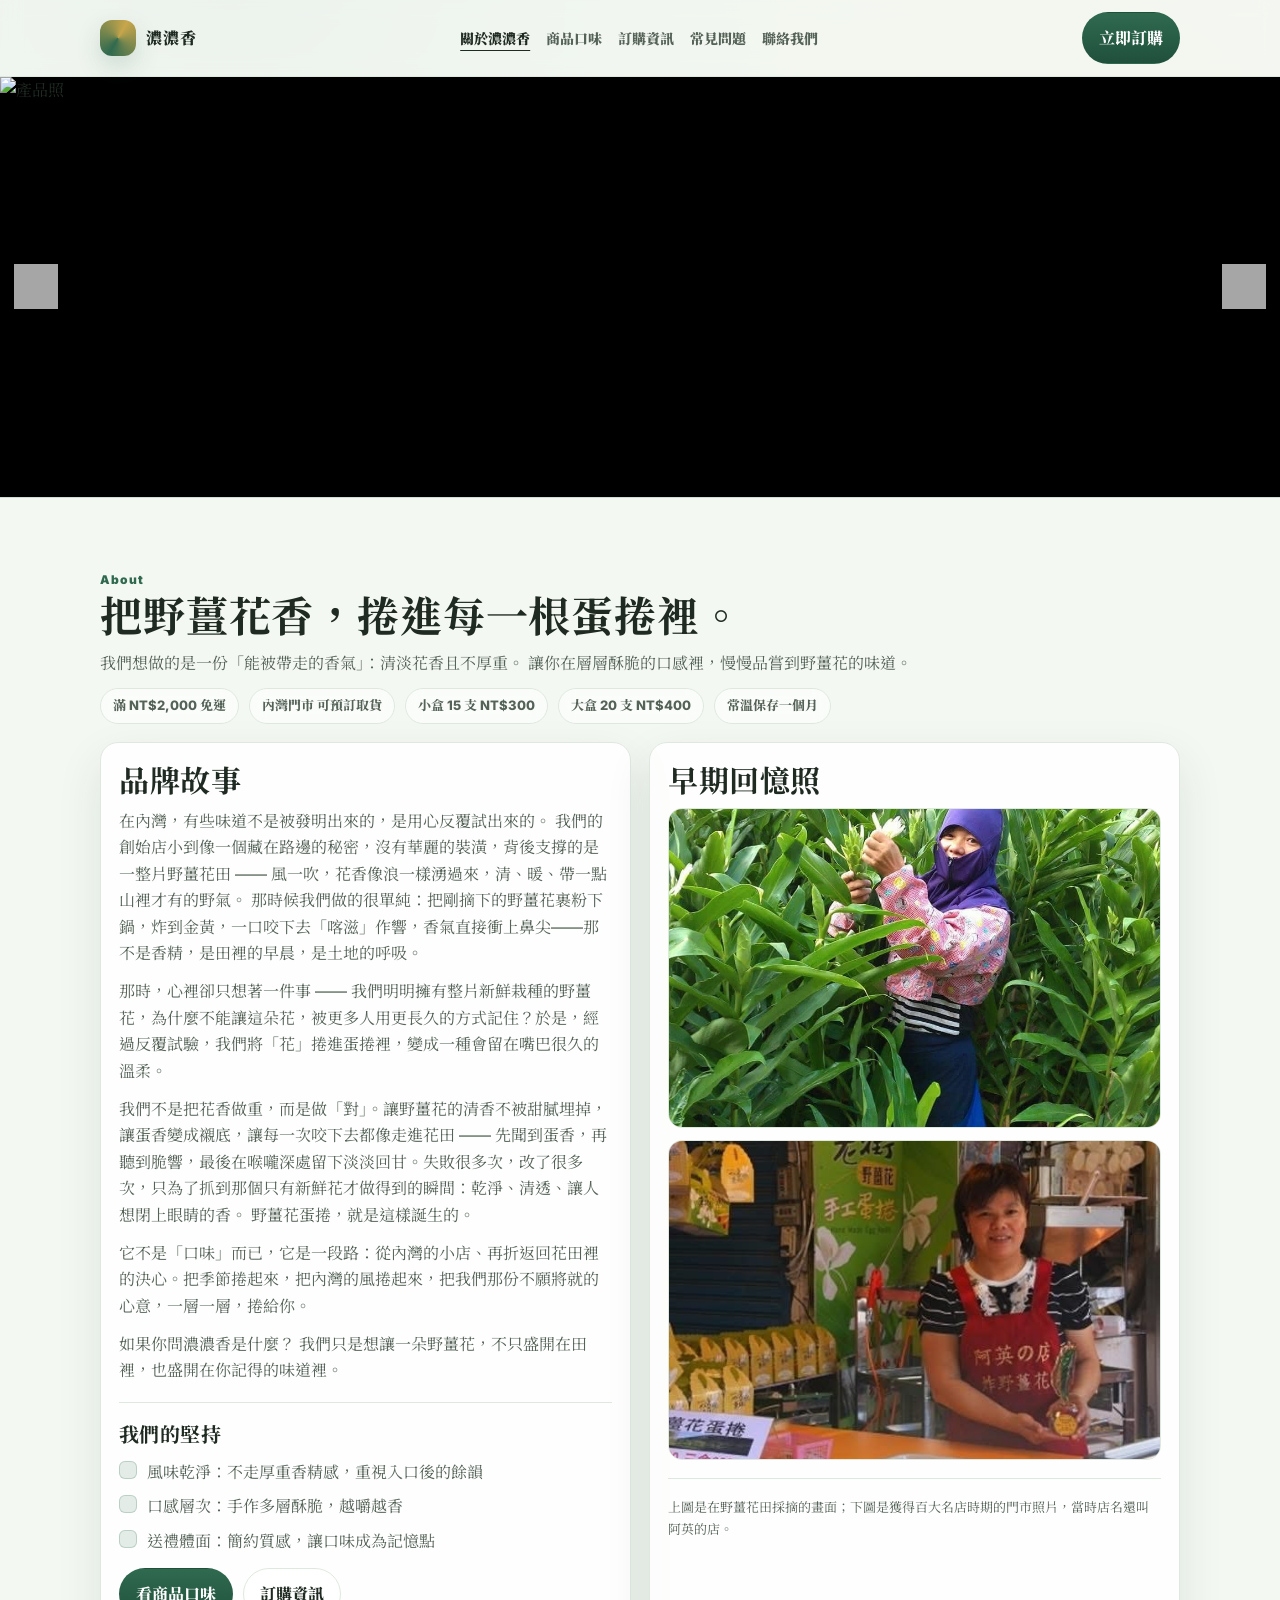
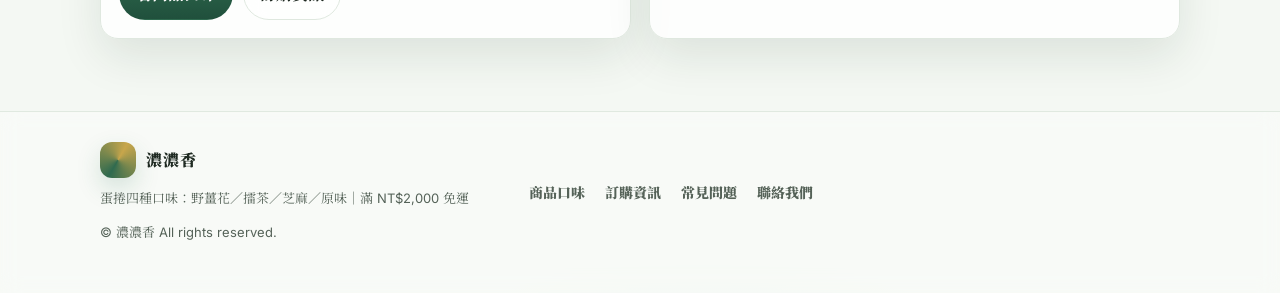
==== index.html @ 22e0aa29 "Update website content and product images" ====
<!doctype html>
<html lang="zh-Hant">
<head>
  <meta charset="utf-8" />
  <meta name="viewport" content="width=device-width, initial-scale=1" />
  <title>濃濃香｜關於濃濃香</title>
  <meta name="description" content="濃濃香品牌故事：從內灣野薑花出發，把山林香氣捲進每一根蛋捲裡。" />
  <link rel="preconnect" href="https://fonts.googleapis.com">
  <link rel="preconnect" href="https://fonts.gstatic.com" crossorigin>
  <link href="https://fonts.googleapis.com/css2?family=Noto+Serif+TC:wght@400;600;700&family=Inter:wght@400;500;600&display=swap" rel="stylesheet">
  <link rel="stylesheet" href="styles.css">
</head>
<body>

<header>
  <div class="container">
    <div class="nav">
      <a class="brand" href="index.html" aria-label="回到首頁">
        <span class="logo" aria-hidden="true"></span><span>濃濃香</span>
      </a>

      <nav aria-label="主選單">
        <ul>
          <li><a href="index.html" aria-current="page">關於濃濃香</a></li>
          <li><a href="products.html">商品口味</a></li>
          <li><a href="order.html">訂購資訊</a></li>
          <li><a href="faq.html">常見問題</a></li>
          <li><a href="contact.html">聯絡我們</a></li>
        </ul>
      </nav>

      <div class="nav-actions">
        <a class="btn mobile-only" href="order.html">訂購</a>
        <a class="btn primary" href="order.html">立即訂購</a>
      </div>
    </div>
  </div>
</header>

<main>
  <!-- 滿版跑馬燈 -->
  <section class="top-banner" aria-label="品牌滿版跑馬燈" data-carousel="banner">
    <div class="carousel-track">
      <figure class="carousel-slide"><img src="assets/slider/product-1.JPG" alt="產品照"></figure>
      <figure class="carousel-slide"><img src="assets/slider/genger-lily.JPG" alt="野薑花"></figure>
      <figure class="carousel-slide"><img src="assets/slider/store-neiwan.jpg" alt="內灣門市"></figure>
      <figure class="carousel-slide"><img class="slide-making-eggroll" src="assets/slider/making_eggroll.jpg" alt="製作蛋捲過程"></figure>
    </div>
    <button class="carousel-btn prev" type="button" aria-label="上一張">‹</button>
    <button class="carousel-btn next" type="button" aria-label="下一張">›</button>
    <div class="carousel-dots" aria-label="輪播頁碼"></div>
  </section>

  <section class="section">
    <div class="container">
      <div class="kicker">About</div>
      <h1>把野薑花香，捲進每一根蛋捲裡。</h1>
      <p class="muted">
        我們想做的是一份「能被帶走的香氣」：清淡花香且不厚重。
        讓你在層層酥脆的口感裡，慢慢品嘗到野薑花的味道。
      </p>

      <div class="row" style="margin-top:12px">
        <span class="pill">滿 NT$2,000 免運</span>
        <span class="pill">內灣門市 可預訂取貨</span>
        <span class="pill">小盒 15 支 NT$300</span>
        <span class="pill">大盒 20 支 NT$400</span>
        <span class="pill">常溫保存一個月</span>
      </div>

      <div class="grid two" style="margin-top:18px">
        <div class="card pad">
          <h2>品牌故事</h2>
          <p>
            在內灣，有些味道不是被發明出來的，是用心反覆試出來的。
            我們的創始店小到像一個藏在路邊的秘密，沒有華麗的裝潢，背後支撐的是一整片野薑花田 —— 風一吹，花香像浪一樣湧過來，清、暖、帶一點山裡才有的野氣。
            那時候我們做的很單純：把剛摘下的野薑花裹粉下鍋，炸到金黃，一口咬下去「喀滋」作響，香氣直接衝上鼻尖——那不是香精，是田裡的早晨，是土地的呼吸。
          </p>
          <p>
            那時，心裡卻只想著一件事 —— 我們明明擁有整片新鮮栽種的野薑花，為什麼不能讓這朵花，被更多人用更長久的方式記住？於是，經過反覆試驗，我們將「花」捲進蛋捲裡，變成一種會留在嘴巴很久的溫柔。
          </p>
          <p>
            我們不是把花香做重，而是做「對」。讓野薑花的清香不被甜膩埋掉，讓蛋香變成襯底，讓每一次咬下去都像走進花田 —— 先聞到蛋香，再聽到脆響，最後在喉嚨深處留下淡淡回甘。失敗很多次，改了很多次，只為了抓到那個只有新鮮花才做得到的瞬間：乾淨、清透、讓人想閉上眼睛的香。
            野薑花蛋捲，就是這樣誕生的。
          </p>
          <p>
            它不是「口味」而已，它是一段路：從內灣的小店、再折返回花田裡的決心。把季節捲起來，把內灣的風捲起來，把我們那份不願將就的心意，一層一層，捲給你。
          </p>
          <p>
            如果你問濃濃香是什麼？
            我們只是想讓一朵野薑花，不只盛開在田裡，也盛開在你記得的味道裡。
          </p>
          <div class="divider"></div>
          <h3>我們的堅持</h3>
          <ul class="list">
            <li><span class="check"></span>風味乾淨：不走厚重香精感，重視入口後的餘韻</li>
            <li><span class="check"></span>口感層次：手作多層酥脆，越嚼越香</li>
            <li><span class="check"></span>送禮體面：簡約質感，讓口味成為記憶點</li>
          </ul>
          <div class="row" style="margin-top:14px">
            <a class="btn primary" href="products.html">看商品口味</a>
            <a class="btn" href="order.html">訂購資訊</a>
          </div>
        </div>

        <div class="card pad">
          <h2>早期回憶照</h2>
          <div class="photo-grid" style="margin-top:10px">
            <img class="photo" src="assets/slider/pickupflower.JPG" alt="採摘野薑花">
            <img class="photo" src="assets/slider/longtimeagoower.JPG" alt="早期門市照片">
          </div>
          <div class="divider"></div>
          <div class="small">上圖是在野薑花田採摘的畫面；下圖是獲得百大名店時期的門市照片，當時店名還叫阿英的店。</div>
        </div>
      </div>
    </div>
  </section>
</main>

<footer>
  <div class="container">
    <div class="footer-grid">
      <div>
        <div class="brand" style="gap:10px"><span class="logo"></span><span>濃濃香</span></div>
        <p class="small" style="margin-top:10px">蛋捲四種口味：野薑花／擂茶／芝麻／原味｜滿 NT$2,000 免運 </p>
        <div class="small">© <span id="y"></span> 濃濃香 All rights reserved.</div>
      </div>
      <div class="links footer-links-horizontal">
        <a href="products.html">商品口味</a>
        <a href="order.html">訂購資訊</a>
        <a href="faq.html">常見問題</a>
        <a href="contact.html">聯絡我們</a>
      </div>
    </div>
  </div>
</footer>

<script src="app.js"></script>
</body>
</html>
---- styles.css ----
:root{
  /* 野薑花偏綠配色 */
  --bg:#f4f8f3;
  --card:#ffffff;
  --ink:#1f2a22;
  --muted:#556258;
  --line:#dfe8df;

  --accent:#2f6a4f;
  --accent2:#c8a64b;

  --shadow:0 18px 45px rgba(18, 45, 28, .10);
  --radius:18px;
  --radius2:28px;
  --max:1120px;
}

*{box-sizing:border-box}
html{scroll-behavior:smooth}
body{
  margin:0;
  background:
    radial-gradient(1100px 700px at 18% 0%, rgba(47,106,79,.14), transparent 58%),
    radial-gradient(900px 600px at 80% 8%, rgba(200,166,75,.10), transparent 55%),
    radial-gradient(900px 700px at 55% 120%, rgba(47,106,79,.10), transparent 60%),
    var(--bg);
  color:var(--ink);
  font-family:"Inter","Noto Serif TC", system-ui, -apple-system, "PingFang TC","Microsoft JhengHei", sans-serif;
  line-height:1.65;
}

a{color:inherit; text-decoration:none}
img{max-width:100%; display:block}

.container{max-width:var(--max); margin:0 auto; padding:0 20px}
.section{padding:72px 0}
.section.tight{padding:48px 0}
.grid{display:grid; gap:18px}
.row{display:flex; gap:10px; flex-wrap:wrap; margin-top:10px}

.kicker{color:var(--accent); font-weight:900; letter-spacing:.08em; font-size:12px}
h1,h2,h3{
  font-family:"Noto Serif TC","Inter", serif;
  margin:0 0 10px;
  letter-spacing:.02em;
}
h1{font-size:42px; line-height:1.18}
h2{font-size:30px; line-height:1.25}
h3{font-size:20px; line-height:1.3}

p{margin:0 0 12px; color:var(--muted)}
.muted{color:var(--muted)}
.small{font-size:13px; color:var(--muted)}

.pill{
  display:inline-flex; align-items:center; gap:8px;
  padding:6px 12px;
  border-radius:999px;
  border:1px solid var(--line);
  color:var(--muted);
  background:rgba(255,255,255,.58);
  backdrop-filter: blur(8px);
  font-size:13px;
  font-weight:800;
}

.btn{
  display:inline-flex; align-items:center; justify-content:center;
  gap:10px; padding:12px 16px; border-radius:999px;
  border:1px solid var(--line);
  background: rgba(255,255,255,.60);
  backdrop-filter: blur(10px);
  color:var(--ink);
  font-weight:800;
  transition:.2s ease;
  cursor:pointer;
  user-select:none;
}
.btn:hover{transform:translateY(-1px); box-shadow:0 12px 30px rgba(0,0,0,.06)}
.btn.primary{
  background: linear-gradient(180deg, rgba(47,106,79,1), rgba(32,80,60,1));
  border-color: transparent;
  color:#fff;
}

.card{
  background: rgba(255,255,255,.82);
  border:1px solid var(--line);
  border-radius: var(--radius);
  box-shadow: var(--shadow);
  overflow:hidden;
}
.pad{padding:18px}
.divider{height:1px; background:var(--line); margin:18px 0}

.note{
  padding:14px 16px;
  border-radius: 14px;
  background: rgba(200,166,75,.10);
  border: 1px solid rgba(200,166,75,.22);
  color: var(--muted);
  font-weight:700;
}

/* Header / Nav */
header{
  position:sticky; top:0; z-index:50;
  background: rgba(244,248,243,.72);
  backdrop-filter: blur(10px);
  border-bottom: 1px solid rgba(223,232,223,.95);
}
.nav{
  display:flex; align-items:center; justify-content:space-between;
  padding:12px 0;
  gap:12px;
}
.brand{display:flex; align-items:center; gap:10px; font-weight:1000; letter-spacing:.05em}
.logo{
  width:36px; height:36px; border-radius:12px;
  background: conic-gradient(from 210deg, rgba(47,106,79,1), rgba(200,166,75,1), rgba(47,106,79,1));
  box-shadow: 0 10px 25px rgba(47,106,79,.18);
}

nav ul{list-style:none; display:flex; gap:16px; padding:0; margin:0}
nav a{color:var(--muted); font-weight:900; font-size:14px}
nav a:hover{color:var(--ink)}
nav a[aria-current="page"]{color:var(--ink); text-decoration: underline; text-underline-offset: 6px}

.nav-actions{display:flex; gap:10px; align-items:center}
.mobile-only{display:none}

/* Top Banner (滿版跑馬燈) */
.top-banner{
  width: 100vw;
  margin-left: calc(50% - 50vw);
  position: relative;
  overflow: hidden;
  background:#000;
  border-bottom: 1px solid rgba(223,232,223,.95);
}
.top-banner .carousel-track{
  display:flex;
  width:100%;
  height: clamp(240px, 36vw, 420px);
  transition: transform .55s ease;
}
.top-banner .carousel-slide{min-width:100%; margin:0}
.top-banner .carousel-slide img{width:100%; height:100%; object-fit:cover; display:block}
.top-banner .carousel-slide img.slide-making-eggroll{object-position:center 62%}

.carousel-btn{
  position:absolute;
  top:50%;
  transform: translateY(-50%);
  width:44px; height:44px;
  border-radius:999px;
  border:1px solid rgba(255,255,255,.55);
  background: rgba(255,255,255,.65);
  backdrop-filter: blur(10px);
  font-size:28px;
  font-weight:1000;
  color: var(--ink);
  cursor:pointer;
  display:flex;
  align-items:center;
  justify-content:center;
  transition:.2s ease;
  user-select:none;
  z-index:3;
}
.carousel-btn.prev{left:14px}
.carousel-btn.next{right:14px}
.carousel-btn:hover{transform: translateY(-50%) scale(1.03)}

.carousel-dots{
  position:absolute;
  right:18px;
  bottom:18px;
  display:flex;
  gap:8px;
  z-index:3;
}
.carousel-dot{
  width:10px; height:10px;
  border-radius:999px;
  border:1px solid rgba(255,255,255,.65);
  background: rgba(0,0,0,.18);
  cursor:pointer;
}
.carousel-dot.active{
  background: rgba(47,106,79,.90);
  border-color: rgba(47,106,79,.55);
}

/* Image utilities */
.photo{
  width:100%;
  height: 320px;
  object-fit: cover;
  border-radius: 14px;
  border:1px solid var(--line);
}
.product-display{
  display:block;
  background: transparent;
  padding: 0;
  height: auto;
}
.photo-grid{display:grid; gap:12px}

/* Ginger lily facts */
.two{grid-template-columns: 1fr 1fr}
.facts{display:grid; gap:12px}
.fact{
  padding:14px 16px;
  border-radius: 14px;
  background: rgba(255,255,255,.65);
  border:1px solid var(--line);
}
.fact b{color:var(--ink)}
.fact p{margin:6px 0 0}

.placeholder{
  display:flex; align-items:center; justify-content:center;
  min-height: 220px;
  border: 1px dashed rgba(85,98,88,.35);
  border-radius: var(--radius);
  background: rgba(255,255,255,.45);
  color: rgba(85,98,88,.85);
  font-weight:900;
  text-align:center;
  padding:18px;
}

/* Products listing */
.products{grid-template-columns: 1fr}
.product-card{
  display:grid;
  grid-template-columns: 0.92fr 1.08fr;
  gap:18px;
  align-items:stretch;
}
.product-media{padding:18px}
.product-info{padding:18px}
.tag{
  display:inline-flex;
  font-size:12px; font-weight:1000;
  padding:6px 10px;
  border-radius:999px;
  border:1px solid var(--line);
  background:rgba(255,255,255,.68);
  color:var(--accent);
  margin-bottom:10px;
}
.empty{
  border:1px dashed rgba(85,98,88,.35);
  border-radius: 14px;
  padding:12px 12px;
  color: rgba(85,98,88,.78);
  background: rgba(255,255,255,.45);
  font-weight:800;
  font-size:13px;
}

/* Order */
.pricing{grid-template-columns: 1fr 1fr}
.price{
  font-size:34px;
  font-weight:1000;
  letter-spacing:.02em;
  margin:6px 0 0;
}
.price small{font-size:14px; color:var(--muted); font-weight:900}
.order-product{
  display:grid;
  grid-template-columns: minmax(0, 1.1fr) minmax(220px, .9fr);
  gap:18px;
  align-items:center;
}
.order-product-image{
  width:100%;
  height:220px;
  object-fit:contain;
  border-radius:14px;
  border:1px solid var(--line);
  background: rgba(255,255,255,.6);
}
.order-product-info{
  display:grid;
  gap:8px;
}
.order-product-info h3{
  margin:0;
}
.order-product-info .small{
  color: var(--muted);
  font-weight:900;
}
.list{margin:12px 0 0; padding:0; list-style:none}
.list li{display:flex; gap:10px; align-items:flex-start; margin:8px 0; color:var(--muted)}
.check{
  width:18px; height:18px; border-radius:6px;
  background: rgba(47,106,79,.12);
  border:1px solid rgba(47,106,79,.22);
  flex:0 0 auto;
  margin-top:2px;
}

/* FAQ */
details{
  background: rgba(255,255,255,.74);
  border:1px solid var(--line);
  border-radius: 14px;
  padding: 14px 16px;
}
summary{
  cursor:pointer;
  font-weight:1000;
  color:var(--ink);
  list-style:none;
}
summary::-webkit-details-marker{display:none}
details p{margin:10px 0 0}

/* Footer */
footer{
  padding:30px 0 50px;
  border-top:1px solid rgba(223,232,223,.95);
  background: rgba(255,255,255,.35);
  backdrop-filter: blur(10px);
}
.footer-grid{
  display:grid;
  grid-template-columns: 1.3fr 1fr 1fr;
  gap:18px;
}
.links{display:flex; flex-direction:column; gap:8px}
.links a{color:var(--muted); font-weight:900; font-size:14px}
.links a:hover{color:var(--ink)}
.footer-links-horizontal{
  flex-direction:row;
  flex-wrap:wrap;
  align-items:center;
  gap:10px 20px;
}

/* Responsive */
@media (max-width: 980px){
  .two{grid-template-columns:1fr}
  .product-card{grid-template-columns:1fr}
  .pricing{grid-template-columns:1fr}
  .order-product{grid-template-columns:1fr}
  .footer-grid{grid-template-columns:1fr}
  .footer-links-horizontal{gap:10px 16px}
  h1{font-size:36px}
}
@media (max-width: 560px){
  nav ul{display:none}
  .mobile-only{display:inline-flex}
  h1{font-size:32px}
}
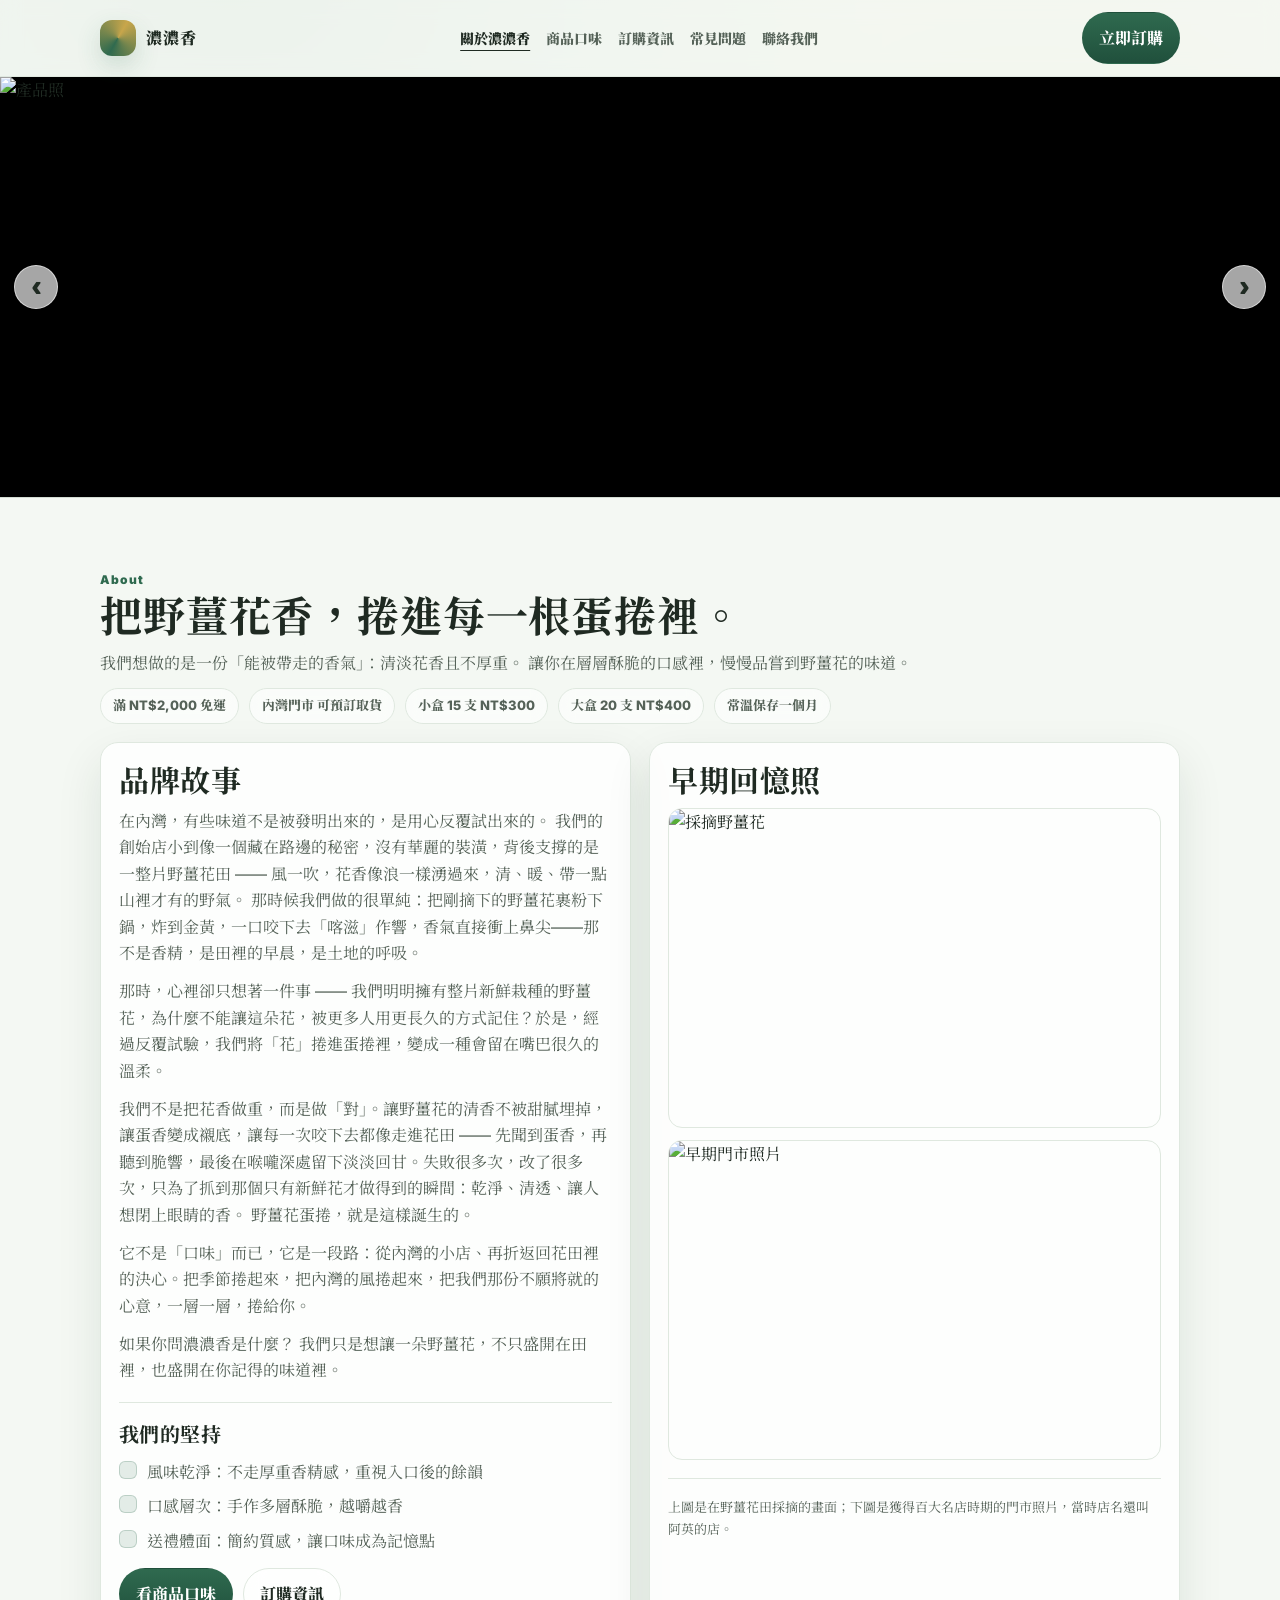
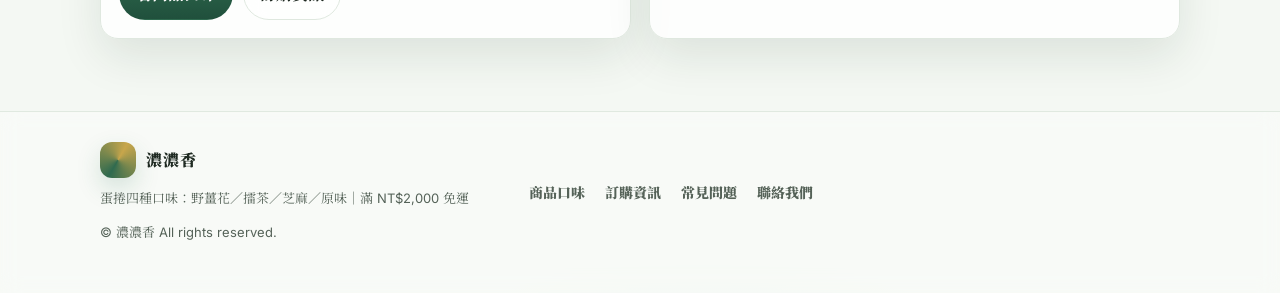
==== commit 707f7574: "Fix image filename casing for deployment" ====
--- a/index.html
+++ b/index.html
@@ -41,8 +41,8 @@
   <!-- 滿版跑馬燈 -->
   <section class="top-banner" aria-label="品牌滿版跑馬燈" data-carousel="banner">
     <div class="carousel-track">
-      <figure class="carousel-slide"><img src="assets/slider/product-1.JPG" alt="產品照"></figure>
-      <figure class="carousel-slide"><img src="assets/slider/genger-lily.JPG" alt="野薑花"></figure>
+      <figure class="carousel-slide"><img src="assets/slider/product-1.jpg" alt="產品照"></figure>
+      <figure class="carousel-slide"><img src="assets/slider/genger-lily.jpg" alt="野薑花"></figure>
       <figure class="carousel-slide"><img src="assets/slider/store-neiwan.jpg" alt="內灣門市"></figure>
       <figure class="carousel-slide"><img class="slide-making-eggroll" src="assets/slider/making_eggroll.jpg" alt="製作蛋捲過程"></figure>
     </div>
@@ -106,8 +106,8 @@
         <div class="card pad">
           <h2>早期回憶照</h2>
           <div class="photo-grid" style="margin-top:10px">
-            <img class="photo" src="assets/slider/pickupflower.JPG" alt="採摘野薑花">
-            <img class="photo" src="assets/slider/longtimeagoower.JPG" alt="早期門市照片">
+            <img class="photo" src="assets/slider/pickupflower.jpg" alt="採摘野薑花">
+            <img class="photo" src="assets/slider/longtimeagoower.jpg" alt="早期門市照片">
           </div>
           <div class="divider"></div>
           <div class="small">上圖是在野薑花田採摘的畫面；下圖是獲得百大名店時期的門市照片，當時店名還叫阿英的店。</div>
